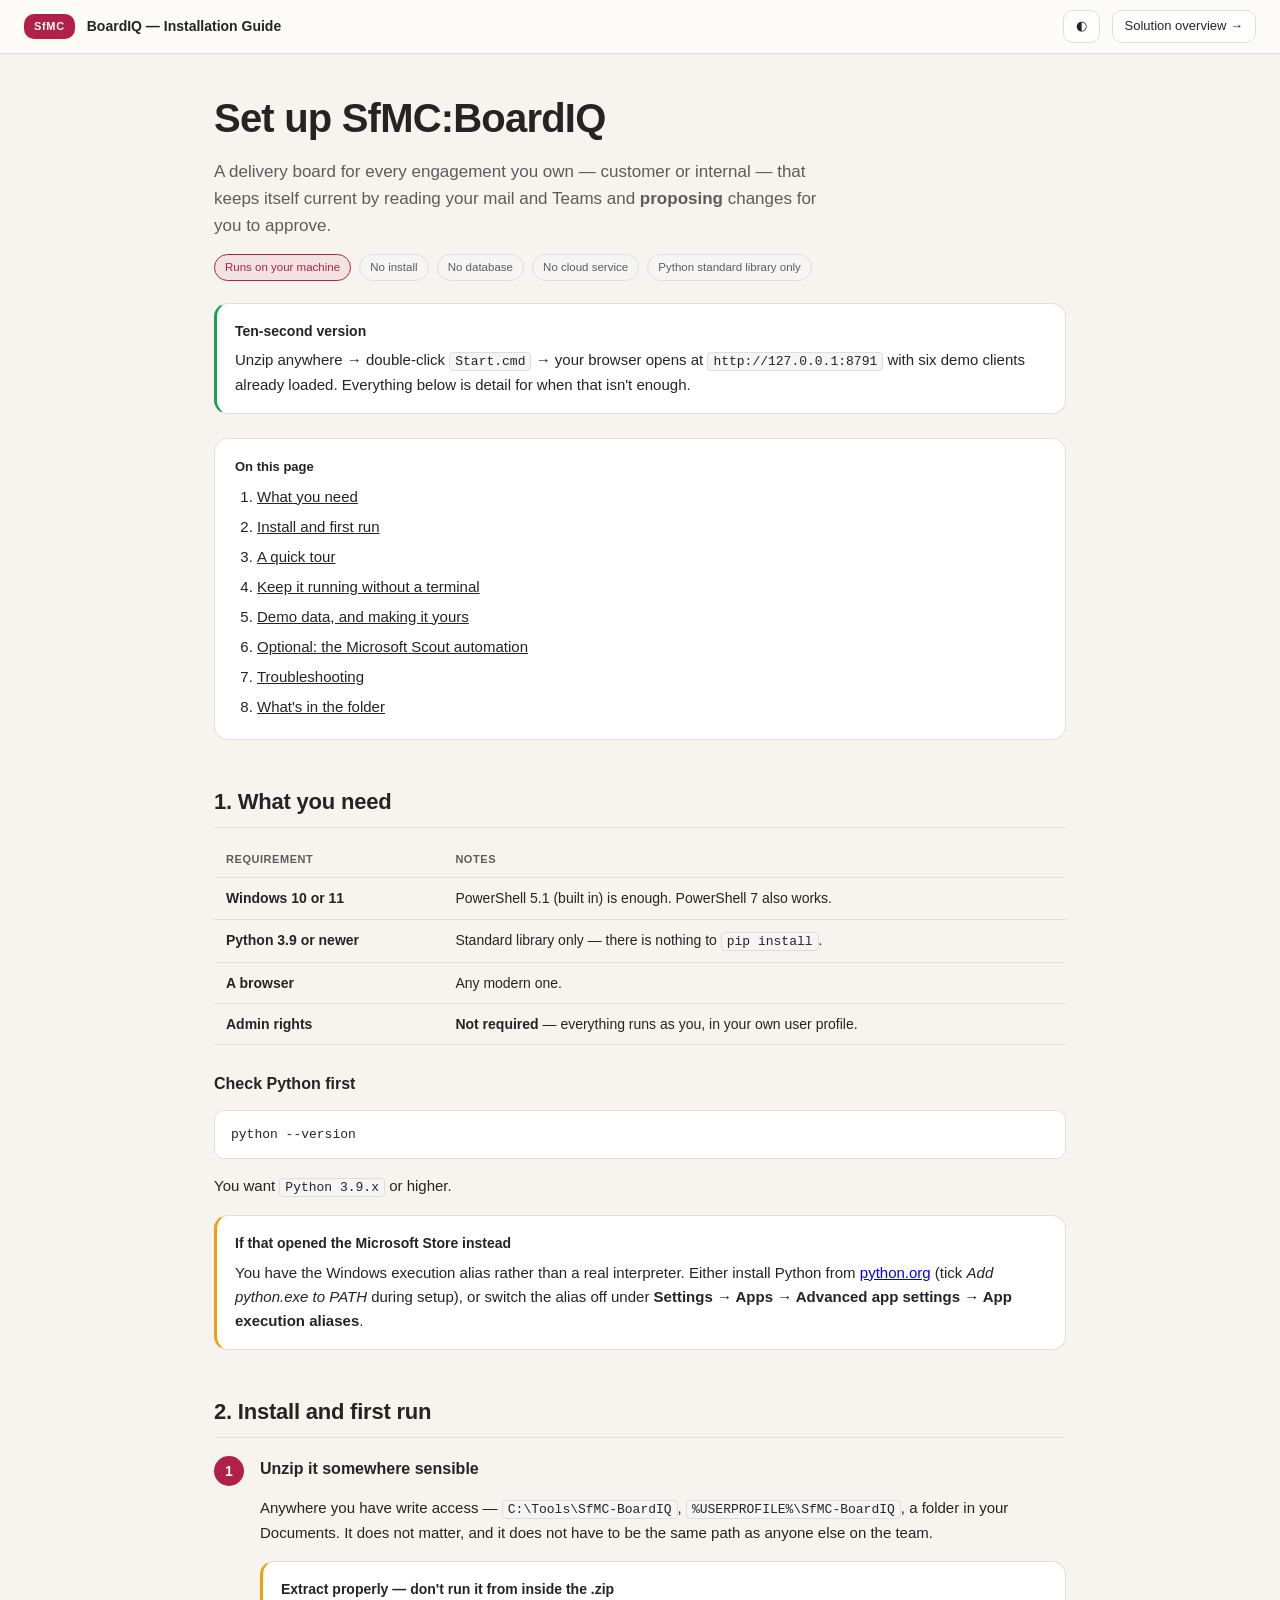
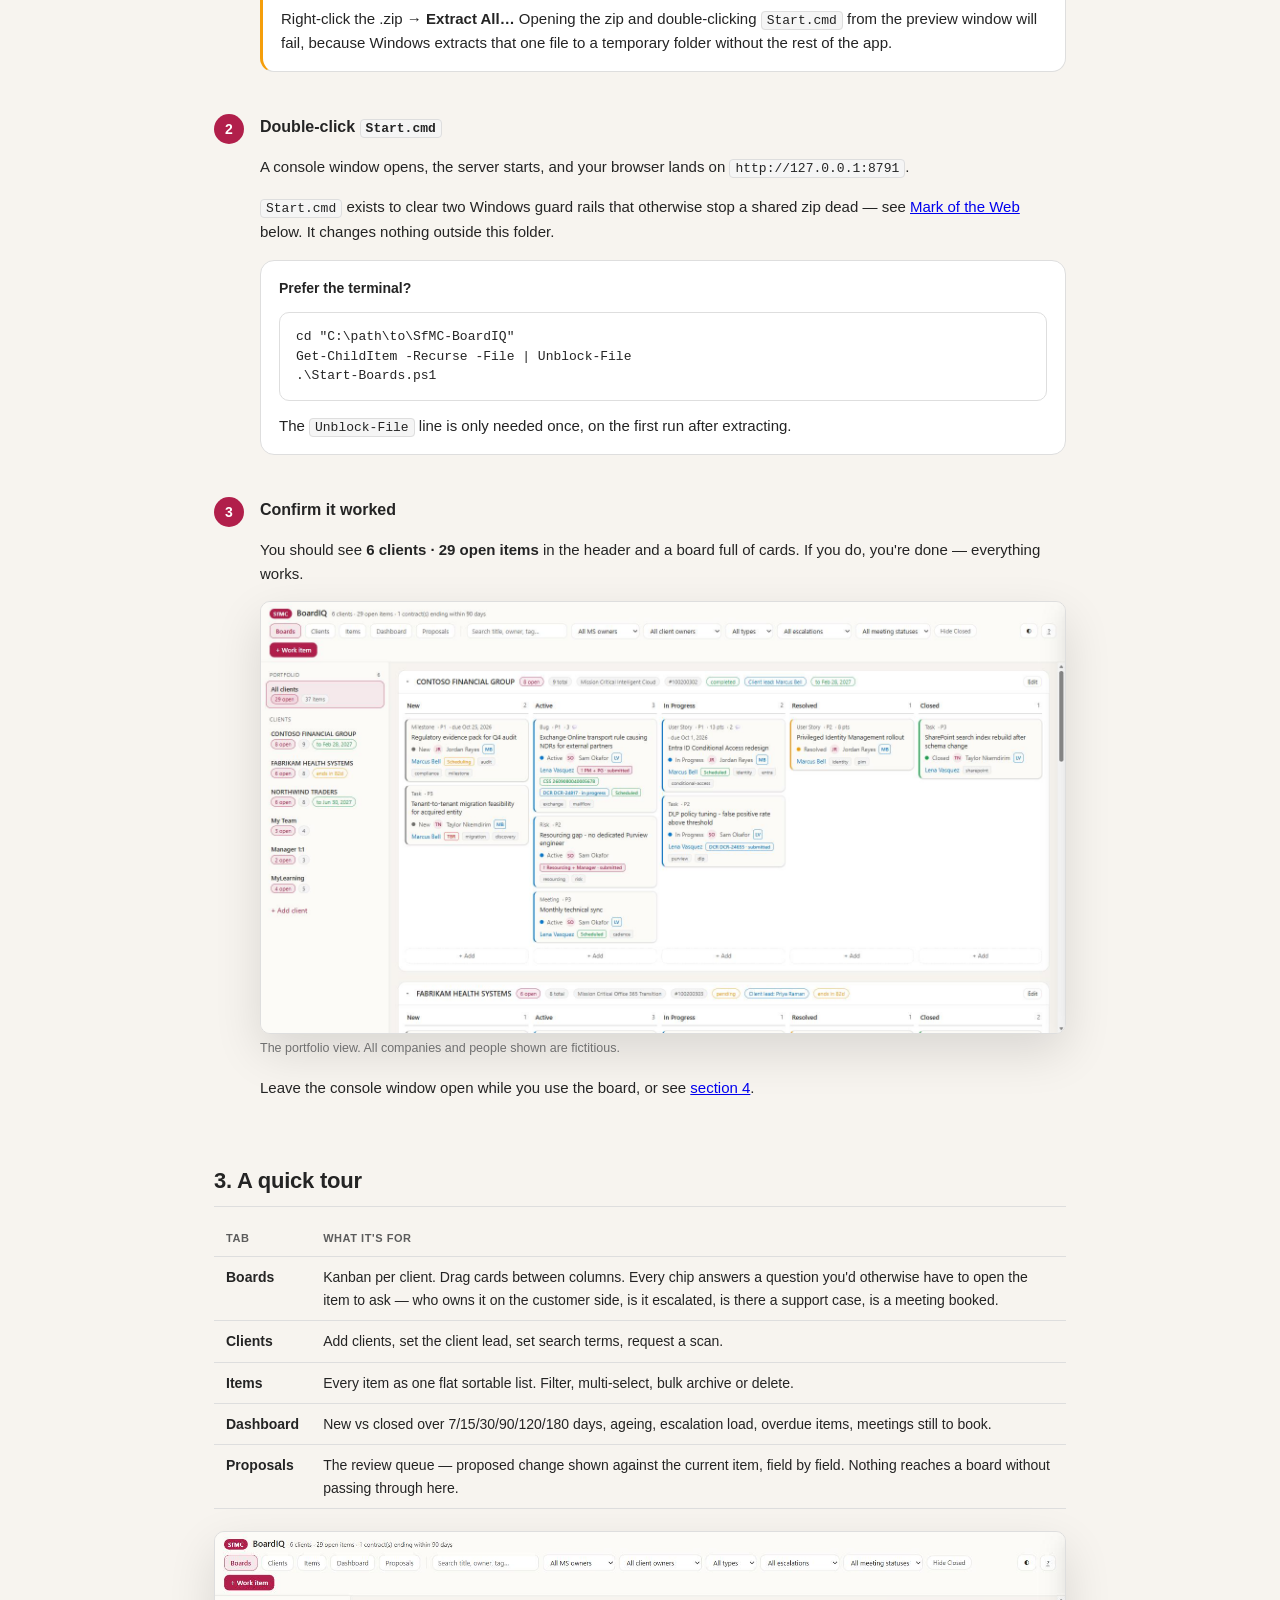
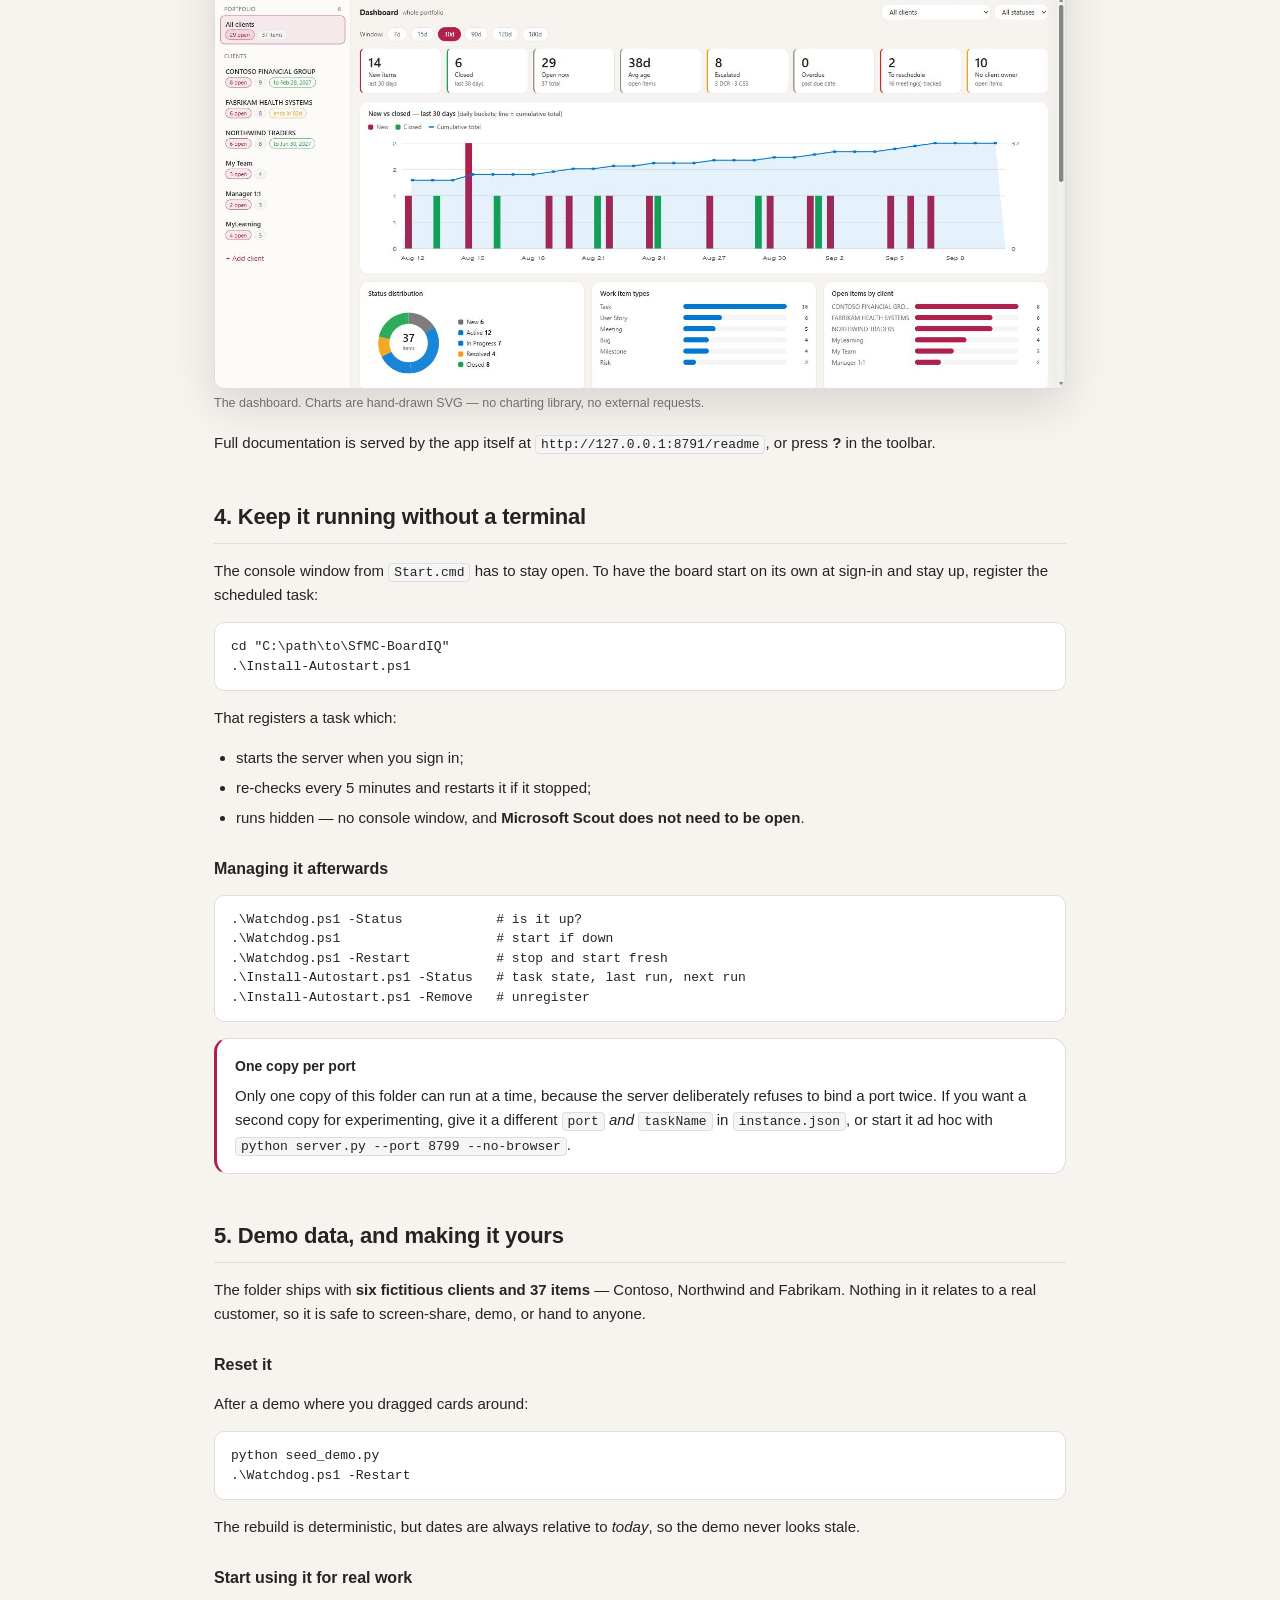
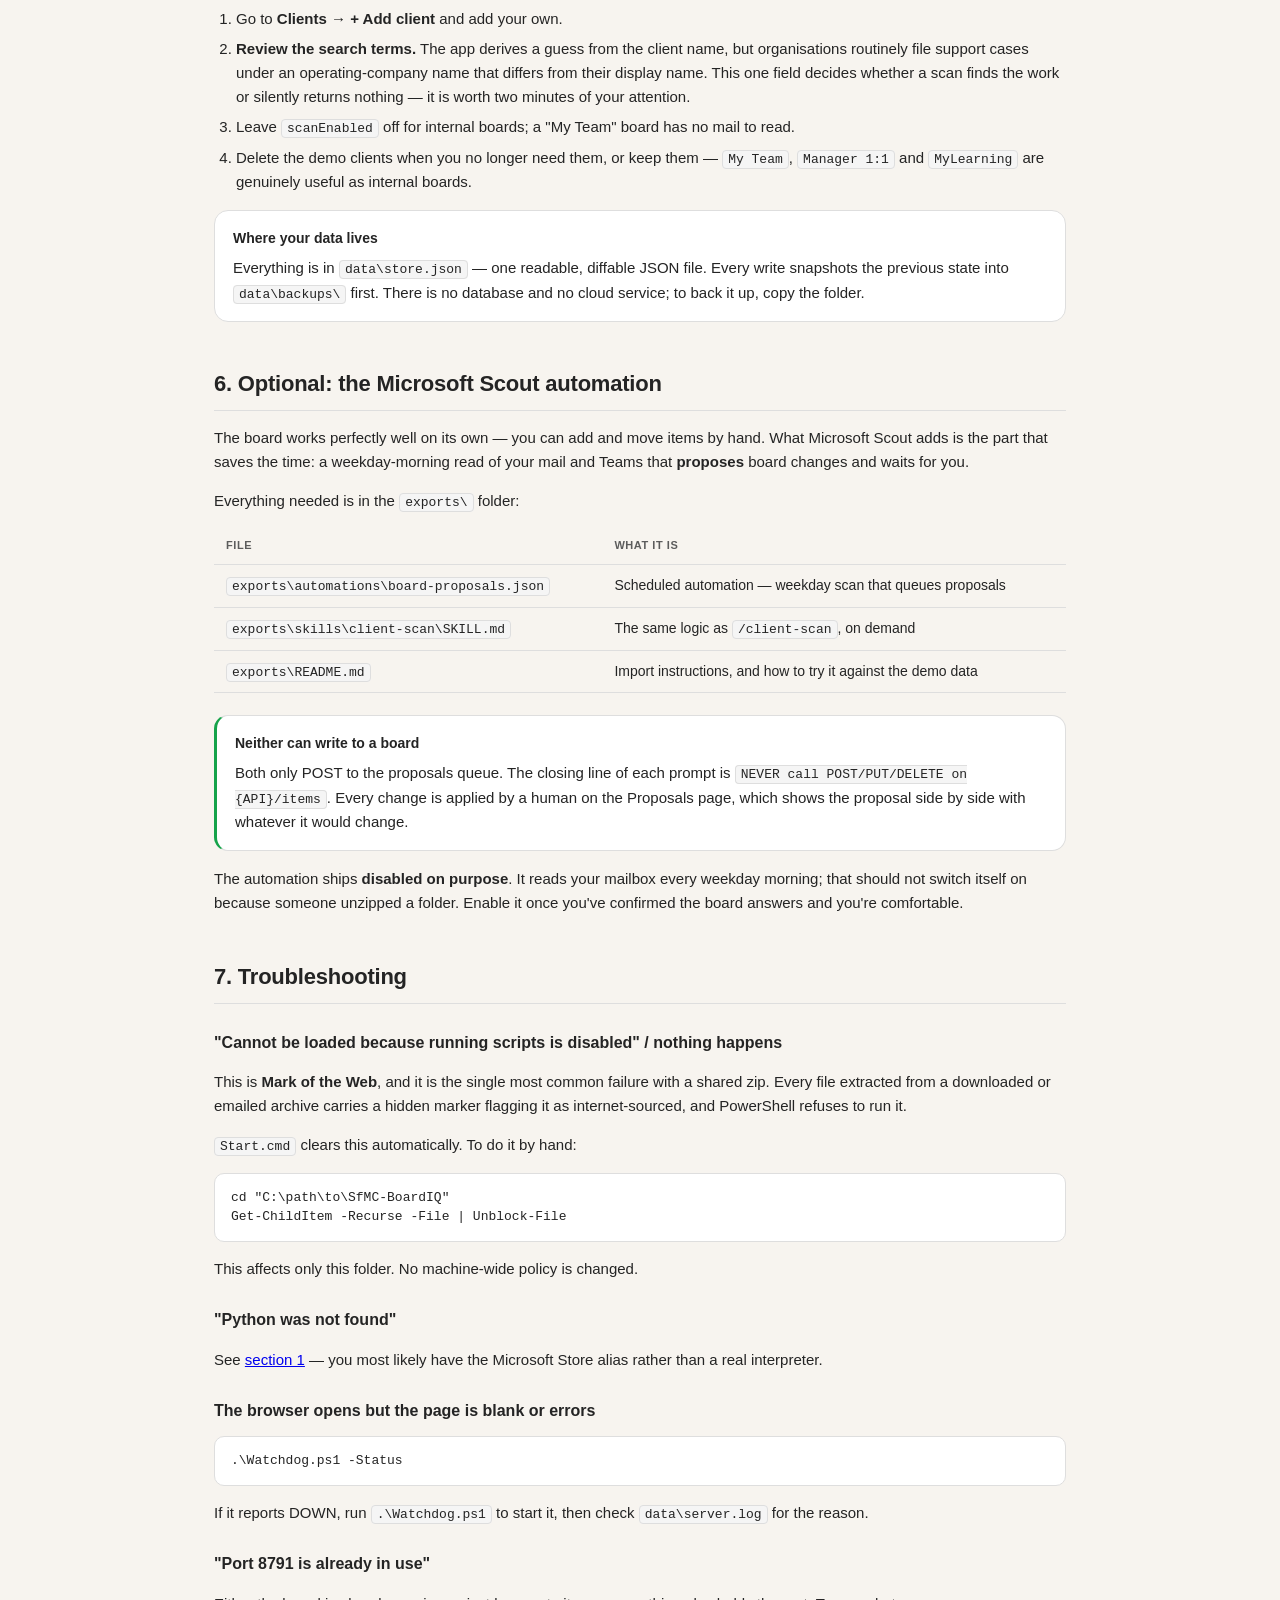
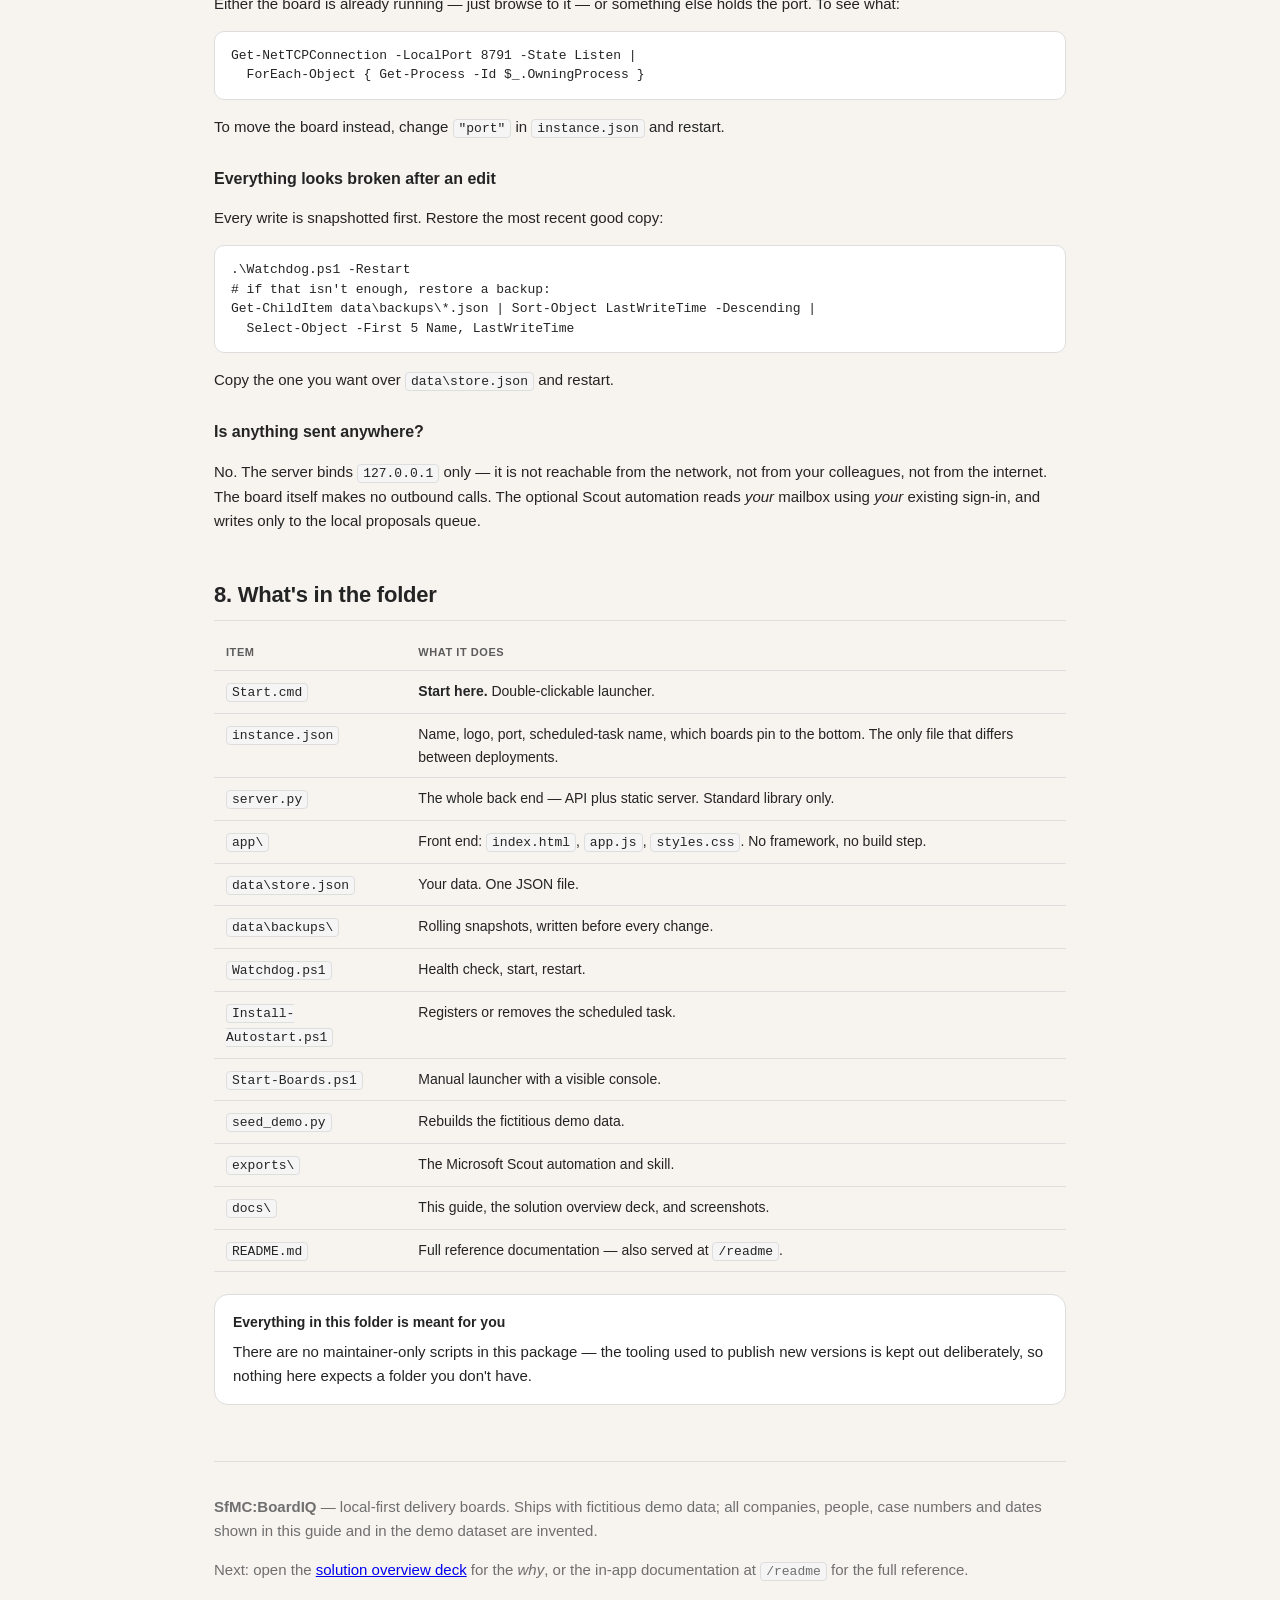
==== docs/INSTALL.html @ 8c5bcfe2 "Add shareable package: Start.cmd launcher, HTML install guide, Package.ps1 Makes the board distribut" ====
<!DOCTYPE html>
<html lang="en">
<head>
<meta charset="UTF-8">
<meta name="viewport" content="width=device-width, initial-scale=1">
<title>SfMC:BoardIQ — Installation Guide</title>
<script>
  (() => {
    const p = new URLSearchParams(location.search).get("scoutTheme");
    const t = p || localStorage.getItem("boardiqDocsTheme") ||
      (window.matchMedia("(prefers-color-scheme: dark)").matches ? "dark" : "light");
    document.documentElement.setAttribute("data-theme", t);
  })();
</script>
<style>
:root {
  color-scheme: light;
  --bg: #f7f4ef; --elevated: #fcfbf8; --surface: #ffffff; --soft: #f5f5f5;
  --border: #dedede; --border-strong: #919191;
  --text: #242424; --muted: #5c5c5c; --soft-text: #6f6f6f;
  --accent: #b11f4b; --accent-soft: rgba(177,31,75,.08); --accent-fg: #fff;
  --ok: #16a34a; --danger: #dc2626; --warn: #f59e0b;
  --shadow: 0 18px 48px rgba(0,0,0,.12);
}
html[data-theme="dark"] {
  color-scheme: dark;
  --bg: #3d3b3a; --elevated: #343231; --surface: #292929; --soft: #2e2e2e;
  --border: #474747; --border-strong: #5f5f5f;
  --text: #dedede; --muted: #919191; --soft-text: #b0b0b0;
  --accent: #fd8ea1; --accent-soft: rgba(253,142,161,.14); --accent-fg: #1a1a1a;
  --ok: #4ade80; --danger: #f87171; --warn: #fbbf24;
  --shadow: 0 18px 48px rgba(0,0,0,.32);
}
* { box-sizing: border-box; }
html, body { margin: 0; }
body {
  background: var(--bg); color: var(--text);
  font-family: "Segoe UI", Aptos, Calibri, -apple-system, sans-serif;
  line-height: 1.6;
}
.bar {
  position: sticky; top: 0; z-index: 10;
  background: var(--elevated); border-bottom: 1px solid var(--border);
  padding: 10px 24px; display: flex; gap: 12px; align-items: center;
  backdrop-filter: blur(8px);
}
.logo {
  background: var(--accent); color: var(--accent-fg); font-size: 11px;
  font-weight: 700; letter-spacing: .06em; padding: 4px 10px; border-radius: .625rem;
}
.bar strong { font-size: 14px; }
.bar .spacer { flex: 1; }
.btn {
  border: 1px solid var(--border); background: var(--surface); color: var(--text);
  border-radius: .625rem; padding: 5px 12px; font: inherit; font-size: 13px;
  cursor: pointer; text-decoration: none;
}
.btn:hover { border-color: var(--border-strong); }
.wrap { max-width: 900px; margin: 0 auto; padding: 32px 24px 96px; }
h1 { font-size: clamp(28px, 4vw, 40px); margin: 0 0 8px; letter-spacing: -.02em; font-weight: 600; }
.lede { font-size: 17px; color: var(--muted); max-width: 64ch; margin: 0 0 8px; }
h2 {
  font-size: 22px; margin: 44px 0 12px; padding-bottom: 8px;
  border-bottom: 1px solid var(--border); font-weight: 600; letter-spacing: -.01em;
}
h3 { font-size: 16px; margin: 26px 0 8px; font-weight: 600; }
p, li { font-size: 15px; }
ul, ol { padding-left: 22px; }
li { margin-bottom: 6px; }
code {
  font-family: Consolas, "Courier New", monospace; font-size: 13px;
  background: var(--soft); border: 1px solid var(--border);
  border-radius: 4px; padding: 1px 5px;
}
pre {
  background: var(--surface); border: 1px solid var(--border);
  border-radius: .625rem; padding: 14px 16px; overflow-x: auto;
  line-height: 1.5; font-size: 13px;
}
pre code { background: none; border: none; padding: 0; }
table { width: 100%; border-collapse: collapse; margin: 14px 0 22px; }
th, td { text-align: left; padding: 9px 12px; border-bottom: 1px solid var(--border); font-size: 14px; vertical-align: top; }
th { font-size: 11px; text-transform: uppercase; letter-spacing: .05em; color: var(--muted); font-weight: 600; }
.card {
  background: var(--surface); border: 1px solid var(--border);
  border-radius: 14px; padding: 16px 18px; margin: 16px 0;
}
.card.accent { border-left: 3px solid var(--accent); }
.card.warn   { border-left: 3px solid var(--warn); }
.card.ok     { border-left: 3px solid var(--ok); }
.card.bad    { border-left: 3px solid var(--danger); }
.card h4 { margin: 0 0 6px; font-size: 14px; font-weight: 600; }
.card p:last-child, .card ul:last-child { margin-bottom: 0; }
.card p:first-of-type { margin-top: 0; }
.pill {
  display: inline-block; font-size: 11.5px; padding: 3px 10px; border-radius: 999px;
  background: var(--soft); color: var(--muted); border: 1px solid var(--border);
  margin: 0 4px 6px 0;
}
.pill.accent { background: var(--accent-soft); color: var(--accent); border-color: var(--accent); }
.steps { counter-reset: s; list-style: none; padding: 0; margin: 18px 0; }
.steps > li {
  counter-increment: s; position: relative; padding: 0 0 4px 46px; margin-bottom: 22px;
}
.steps > li::before {
  content: counter(s); position: absolute; left: 0; top: 0;
  width: 30px; height: 30px; border-radius: 50%;
  background: var(--accent); color: var(--accent-fg);
  display: grid; place-items: center; font-size: 14px; font-weight: 700;
}
.steps h3 { margin-top: 2px; }
img.shot {
  max-width: 100%; border: 1px solid var(--border);
  border-radius: 10px; box-shadow: var(--shadow); margin: 10px 0 4px; display: block;
}
.cap { font-size: 12.5px; color: var(--soft-text); margin: 0 0 18px; }
.toc { background: var(--surface); border: 1px solid var(--border); border-radius: 14px; padding: 14px 20px; margin: 24px 0 8px; }
.toc ol { margin: 6px 0 0; }
.toc a { color: var(--text); }
kbd {
  font-family: inherit; font-size: 12px; border: 1px solid var(--border-strong);
  border-bottom-width: 2px; border-radius: 5px; padding: 1px 6px; background: var(--soft);
}
.foot { margin-top: 56px; padding-top: 18px; border-top: 1px solid var(--border); font-size: 13px; color: var(--soft-text); }
</style>
</head>
<body>

<div class="bar">
  <span class="logo">SfMC</span>
  <strong>BoardIQ — Installation Guide</strong>
  <span class="spacer"></span>
  <button class="btn" id="theme" title="Toggle theme">◐</button>
  <a class="btn" href="SfMC-BoardIQ-overview.html">Solution overview →</a>
</div>

<div class="wrap">

<h1>Set up SfMC:BoardIQ</h1>
<p class="lede">
  A delivery board for every engagement you own — customer or internal — that keeps
  itself current by reading your mail and Teams and <strong>proposing</strong> changes
  for you to approve.
</p>
<p>
  <span class="pill accent">Runs on your machine</span>
  <span class="pill">No install</span>
  <span class="pill">No database</span>
  <span class="pill">No cloud service</span>
  <span class="pill">Python standard library only</span>
</p>

<div class="card ok">
  <h4>Ten-second version</h4>
  <p>
    Unzip anywhere → double-click <code>Start.cmd</code> → your browser opens at
    <code>http://127.0.0.1:8791</code> with six demo clients already loaded.
    Everything below is detail for when that isn't enough.
  </p>
</div>

<div class="toc">
  <strong style="font-size:13px">On this page</strong>
  <ol>
    <li><a href="#req">What you need</a></li>
    <li><a href="#install">Install and first run</a></li>
    <li><a href="#tour">A quick tour</a></li>
    <li><a href="#keep">Keep it running without a terminal</a></li>
    <li><a href="#data">Demo data, and making it yours</a></li>
    <li><a href="#scout">Optional: the Microsoft Scout automation</a></li>
    <li><a href="#trouble">Troubleshooting</a></li>
    <li><a href="#files">What's in the folder</a></li>
  </ol>
</div>

<h2 id="req">1. What you need</h2>

<table>
  <tr><th>Requirement</th><th>Notes</th></tr>
  <tr><td><strong>Windows 10 or 11</strong></td><td>PowerShell 5.1 (built in) is enough. PowerShell 7 also works.</td></tr>
  <tr><td><strong>Python 3.9 or newer</strong></td><td>Standard library only — there is nothing to <code>pip install</code>.</td></tr>
  <tr><td><strong>A browser</strong></td><td>Any modern one.</td></tr>
  <tr><td><strong>Admin rights</strong></td><td><strong>Not required</strong> — everything runs as you, in your own user profile.</td></tr>
</table>

<h3>Check Python first</h3>
<pre><code>python --version</code></pre>
<p>You want <code>Python 3.9.x</code> or higher.</p>

<div class="card warn">
  <h4>If that opened the Microsoft Store instead</h4>
  <p>
    You have the Windows execution alias rather than a real interpreter. Either install
    Python from <a href="https://www.python.org/downloads/">python.org</a> (tick
    <em>Add python.exe to PATH</em> during setup), or switch the alias off under
    <strong>Settings → Apps → Advanced app settings → App execution aliases</strong>.
  </p>
</div>

<h2 id="install">2. Install and first run</h2>

<ol class="steps">

<li>
<h3>Unzip it somewhere sensible</h3>
<p>
  Anywhere you have write access — <code>C:\Tools\SfMC-BoardIQ</code>,
  <code>%USERPROFILE%\SfMC-BoardIQ</code>, a folder in your Documents. It does not
  matter, and it does not have to be the same path as anyone else on the team.
</p>
<div class="card warn">
  <h4>Extract properly — don't run it from inside the .zip</h4>
  <p>
    Right-click the .zip → <strong>Extract All…</strong> Opening the zip and
    double-clicking <code>Start.cmd</code> from the preview window will fail, because
    Windows extracts that one file to a temporary folder without the rest of the app.
  </p>
</div>
</li>

<li>
<h3>Double-click <code>Start.cmd</code></h3>
<p>
  A console window opens, the server starts, and your browser lands on
  <code>http://127.0.0.1:8791</code>.
</p>
<p>
  <code>Start.cmd</code> exists to clear two Windows guard rails that otherwise stop a
  shared zip dead — see <a href="#motw">Mark of the Web</a> below. It changes nothing
  outside this folder.
</p>
<div class="card">
  <h4>Prefer the terminal?</h4>
  <pre><code>cd "C:\path\to\SfMC-BoardIQ"
Get-ChildItem -Recurse -File | Unblock-File
.\Start-Boards.ps1</code></pre>
  <p style="margin-bottom:0">
    The <code>Unblock-File</code> line is only needed once, on the first run after
    extracting.
  </p>
</div>
</li>

<li>
<h3>Confirm it worked</h3>
<p>
  You should see <strong>6 clients · 29 open items</strong> in the header and a board
  full of cards. If you do, you're done — everything works.
</p>
<img class="shot" src="screenshots/01-portfolio.jpg" alt="The portfolio view with six demo clients">
<p class="cap">The portfolio view. All companies and people shown are fictitious.</p>
<p>Leave the console window open while you use the board, or see <a href="#keep">section 4</a>.</p>
</li>

</ol>

<h2 id="tour">3. A quick tour</h2>

<table>
  <tr><th>Tab</th><th>What it's for</th></tr>
  <tr><td><strong>Boards</strong></td><td>Kanban per client. Drag cards between columns. Every chip answers a question you'd otherwise have to open the item to ask — who owns it on the customer side, is it escalated, is there a support case, is a meeting booked.</td></tr>
  <tr><td><strong>Clients</strong></td><td>Add clients, set the client lead, set search terms, request a scan.</td></tr>
  <tr><td><strong>Items</strong></td><td>Every item as one flat sortable list. Filter, multi-select, bulk archive or delete.</td></tr>
  <tr><td><strong>Dashboard</strong></td><td>New vs closed over 7/15/30/90/120/180 days, ageing, escalation load, overdue items, meetings still to book.</td></tr>
  <tr><td><strong>Proposals</strong></td><td>The review queue — proposed change shown against the current item, field by field. Nothing reaches a board without passing through here.</td></tr>
</table>

<img class="shot" src="screenshots/04-dashboard.jpg" alt="The dashboard view">
<p class="cap">The dashboard. Charts are hand-drawn SVG — no charting library, no external requests.</p>

<p>
  Full documentation is served by the app itself at
  <code>http://127.0.0.1:8791/readme</code>, or press <strong>?</strong> in the toolbar.
</p>

<h2 id="keep">4. Keep it running without a terminal</h2>

<p>
  The console window from <code>Start.cmd</code> has to stay open. To have the board
  start on its own at sign-in and stay up, register the scheduled task:
</p>

<pre><code>cd "C:\path\to\SfMC-BoardIQ"
.\Install-Autostart.ps1</code></pre>

<p>That registers a task which:</p>
<ul>
  <li>starts the server when you sign in;</li>
  <li>re-checks every 5 minutes and restarts it if it stopped;</li>
  <li>runs hidden — no console window, and <strong>Microsoft Scout does not need to be open</strong>.</li>
</ul>

<h3>Managing it afterwards</h3>
<pre><code>.\Watchdog.ps1 -Status            # is it up?
.\Watchdog.ps1                    # start if down
.\Watchdog.ps1 -Restart           # stop and start fresh
.\Install-Autostart.ps1 -Status   # task state, last run, next run
.\Install-Autostart.ps1 -Remove   # unregister
</code></pre>

<div class="card accent">
  <h4>One copy per port</h4>
  <p>
    Only one copy of this folder can run at a time, because the server deliberately
    refuses to bind a port twice. If you want a second copy for experimenting, give it
    a different <code>port</code> <em>and</em> <code>taskName</code> in
    <code>instance.json</code>, or start it ad hoc with
    <code>python server.py --port 8799 --no-browser</code>.
  </p>
</div>

<h2 id="data">5. Demo data, and making it yours</h2>

<p>
  The folder ships with <strong>six fictitious clients and 37 items</strong> — Contoso,
  Northwind and Fabrikam. Nothing in it relates to a real customer, so it is safe to
  screen-share, demo, or hand to anyone.
</p>

<h3>Reset it</h3>
<p>After a demo where you dragged cards around:</p>
<pre><code>python seed_demo.py
.\Watchdog.ps1 -Restart</code></pre>
<p>
  The rebuild is deterministic, but dates are always relative to <em>today</em>, so the
  demo never looks stale.
</p>

<h3>Start using it for real work</h3>
<ol>
  <li>Go to <strong>Clients → + Add client</strong> and add your own.</li>
  <li>
    <strong>Review the search terms.</strong> The app derives a guess from the client
    name, but organisations routinely file support cases under an operating-company name
    that differs from their display name. This one field decides whether a scan finds
    the work or silently returns nothing — it is worth two minutes of your attention.
  </li>
  <li>Leave <code>scanEnabled</code> off for internal boards; a "My Team" board has no mail to read.</li>
  <li>
    Delete the demo clients when you no longer need them, or keep them —
    <code>My Team</code>, <code>Manager 1:1</code> and <code>MyLearning</code> are
    genuinely useful as internal boards.
  </li>
</ol>

<div class="card">
  <h4>Where your data lives</h4>
  <p>
    Everything is in <code>data\store.json</code> — one readable, diffable JSON file.
    Every write snapshots the previous state into <code>data\backups\</code> first.
    There is no database and no cloud service; to back it up, copy the folder.
  </p>
</div>

<h2 id="scout">6. Optional: the Microsoft Scout automation</h2>

<p>
  The board works perfectly well on its own — you can add and move items by hand. What
  Microsoft Scout adds is the part that saves the time: a weekday-morning read of your
  mail and Teams that <strong>proposes</strong> board changes and waits for you.
</p>

<p>Everything needed is in the <code>exports\</code> folder:</p>

<table>
  <tr><th>File</th><th>What it is</th></tr>
  <tr><td><code>exports\automations\board-proposals.json</code></td><td>Scheduled automation — weekday scan that queues proposals</td></tr>
  <tr><td><code>exports\skills\client-scan\SKILL.md</code></td><td>The same logic as <code>/client-scan</code>, on demand</td></tr>
  <tr><td><code>exports\README.md</code></td><td>Import instructions, and how to try it against the demo data</td></tr>
</table>

<div class="card ok">
  <h4>Neither can write to a board</h4>
  <p>
    Both only POST to the proposals queue. The closing line of each prompt is
    <code>NEVER call POST/PUT/DELETE on {API}/items</code>. Every change is applied by a
    human on the Proposals page, which shows the proposal side by side with whatever it
    would change.
  </p>
</div>

<p>
  The automation ships <strong>disabled on purpose</strong>. It reads your mailbox every
  weekday morning; that should not switch itself on because someone unzipped a folder.
  Enable it once you've confirmed the board answers and you're comfortable.
</p>

<h2 id="trouble">7. Troubleshooting</h2>

<h3 id="motw">"Cannot be loaded because running scripts is disabled" / nothing happens</h3>
<p>
  This is <strong>Mark of the Web</strong>, and it is the single most common failure with
  a shared zip. Every file extracted from a downloaded or emailed archive carries a hidden
  marker flagging it as internet-sourced, and PowerShell refuses to run it.
</p>
<p><code>Start.cmd</code> clears this automatically. To do it by hand:</p>
<pre><code>cd "C:\path\to\SfMC-BoardIQ"
Get-ChildItem -Recurse -File | Unblock-File</code></pre>
<p>This affects only this folder. No machine-wide policy is changed.</p>

<h3>"Python was not found"</h3>
<p>See <a href="#req">section 1</a> — you most likely have the Microsoft Store alias rather than a real interpreter.</p>

<h3>The browser opens but the page is blank or errors</h3>
<pre><code>.\Watchdog.ps1 -Status</code></pre>
<p>
  If it reports DOWN, run <code>.\Watchdog.ps1</code> to start it, then check
  <code>data\server.log</code> for the reason.
</p>

<h3>"Port 8791 is already in use"</h3>
<p>Either the board is already running — just browse to it — or something else holds the port. To see what:</p>
<pre><code>Get-NetTCPConnection -LocalPort 8791 -State Listen |
  ForEach-Object { Get-Process -Id $_.OwningProcess }</code></pre>
<p>To move the board instead, change <code>"port"</code> in <code>instance.json</code> and restart.</p>

<h3>Everything looks broken after an edit</h3>
<p>
  Every write is snapshotted first. Restore the most recent good copy:
</p>
<pre><code>.\Watchdog.ps1 -Restart
# if that isn't enough, restore a backup:
Get-ChildItem data\backups\*.json | Sort-Object LastWriteTime -Descending |
  Select-Object -First 5 Name, LastWriteTime</code></pre>
<p>Copy the one you want over <code>data\store.json</code> and restart.</p>

<h3>Is anything sent anywhere?</h3>
<p>
  No. The server binds <code>127.0.0.1</code> only — it is not reachable from the
  network, not from your colleagues, not from the internet. The board itself makes no
  outbound calls. The optional Scout automation reads <em>your</em> mailbox using
  <em>your</em> existing sign-in, and writes only to the local proposals queue.
</p>

<h2 id="files">8. What's in the folder</h2>

<table>
  <tr><th>Item</th><th>What it does</th></tr>
  <tr><td><code>Start.cmd</code></td><td><strong>Start here.</strong> Double-clickable launcher.</td></tr>
  <tr><td><code>instance.json</code></td><td>Name, logo, port, scheduled-task name, which boards pin to the bottom. The only file that differs between deployments.</td></tr>
  <tr><td><code>server.py</code></td><td>The whole back end — API plus static server. Standard library only.</td></tr>
  <tr><td><code>app\</code></td><td>Front end: <code>index.html</code>, <code>app.js</code>, <code>styles.css</code>. No framework, no build step.</td></tr>
  <tr><td><code>data\store.json</code></td><td>Your data. One JSON file.</td></tr>
  <tr><td><code>data\backups\</code></td><td>Rolling snapshots, written before every change.</td></tr>
  <tr><td><code>Watchdog.ps1</code></td><td>Health check, start, restart.</td></tr>
  <tr><td><code>Install-Autostart.ps1</code></td><td>Registers or removes the scheduled task.</td></tr>
  <tr><td><code>Start-Boards.ps1</code></td><td>Manual launcher with a visible console.</td></tr>
  <tr><td><code>seed_demo.py</code></td><td>Rebuilds the fictitious demo data.</td></tr>
  <tr><td><code>exports\</code></td><td>The Microsoft Scout automation and skill.</td></tr>
  <tr><td><code>docs\</code></td><td>This guide, the solution overview deck, and screenshots.</td></tr>
  <tr><td><code>README.md</code></td><td>Full reference documentation — also served at <code>/readme</code>.</td></tr>
</table>

<div class="card">
  <h4>Everything in this folder is meant for you</h4>
  <p>
    There are no maintainer-only scripts in this package — the tooling used to publish
    new versions is kept out deliberately, so nothing here expects a folder you don't
    have.
  </p>
</div>

<div class="foot">
  <p>
    <strong>SfMC:BoardIQ</strong> — local-first delivery boards. Ships with fictitious
    demo data; all companies, people, case numbers and dates shown in this guide and in
    the demo dataset are invented.
  </p>
  <p>
    Next: open the <a href="SfMC-BoardIQ-overview.html">solution overview deck</a> for the
    <em>why</em>, or the in-app documentation at <code>/readme</code> for the full reference.
  </p>
</div>

</div>

<script>
document.getElementById('theme').addEventListener('click', () => {
  const cur = document.documentElement.getAttribute('data-theme');
  const next = cur === 'dark' ? 'light' : 'dark';
  document.documentElement.setAttribute('data-theme', next);
  try { localStorage.setItem('boardiqDocsTheme', next); } catch (e) {}
});
</script>
</body>
</html>
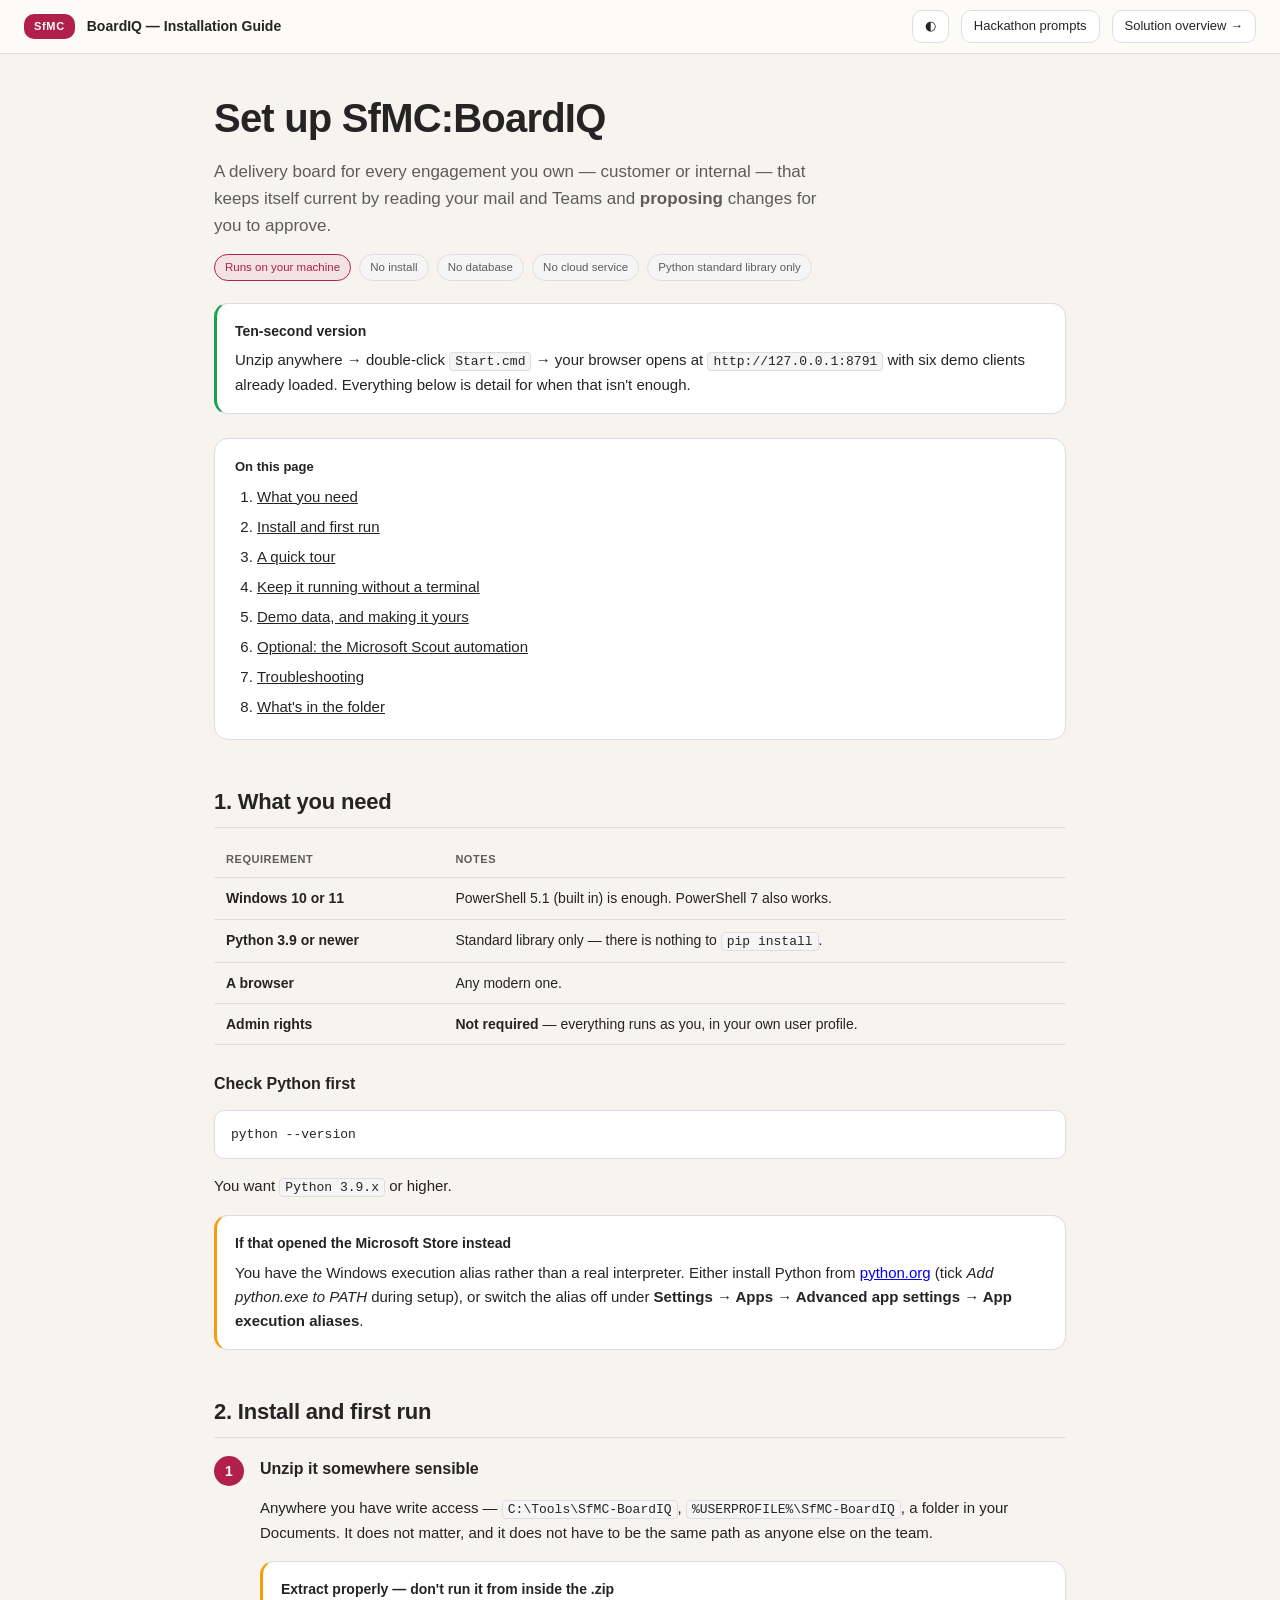
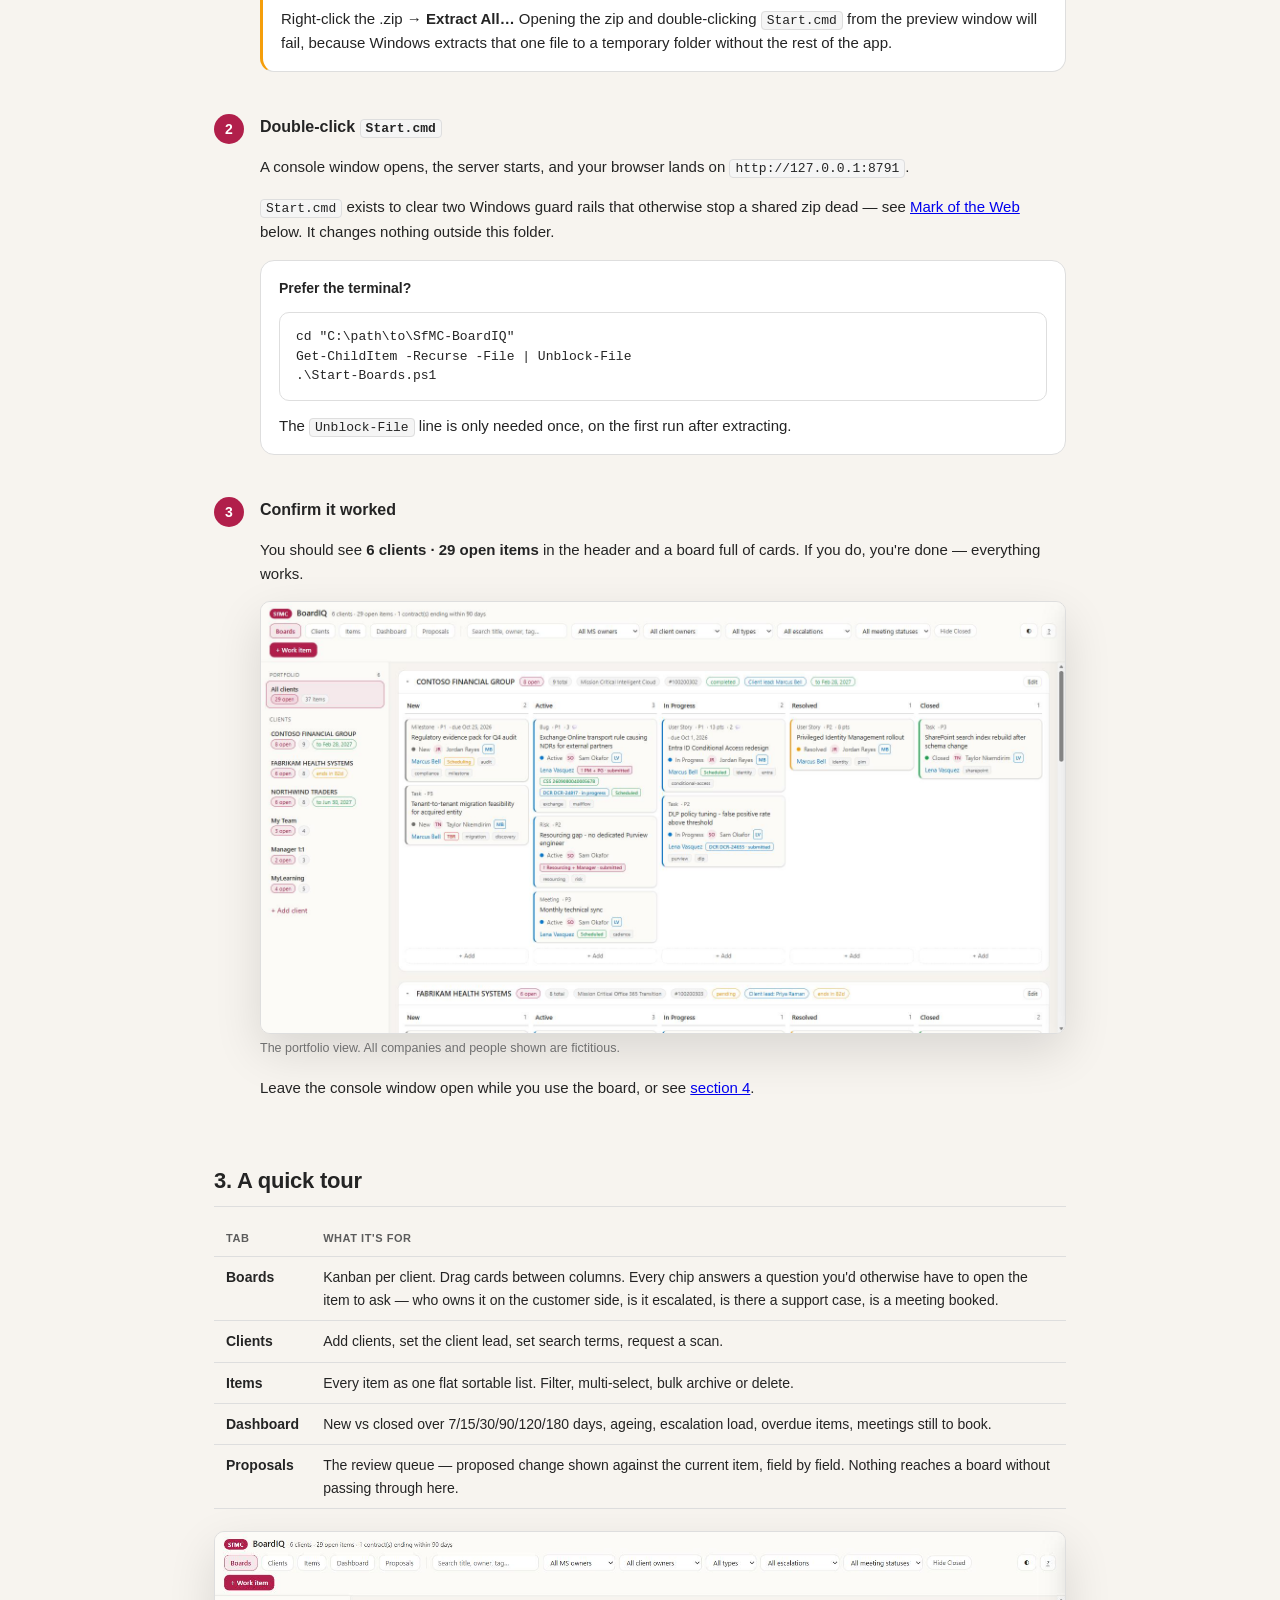
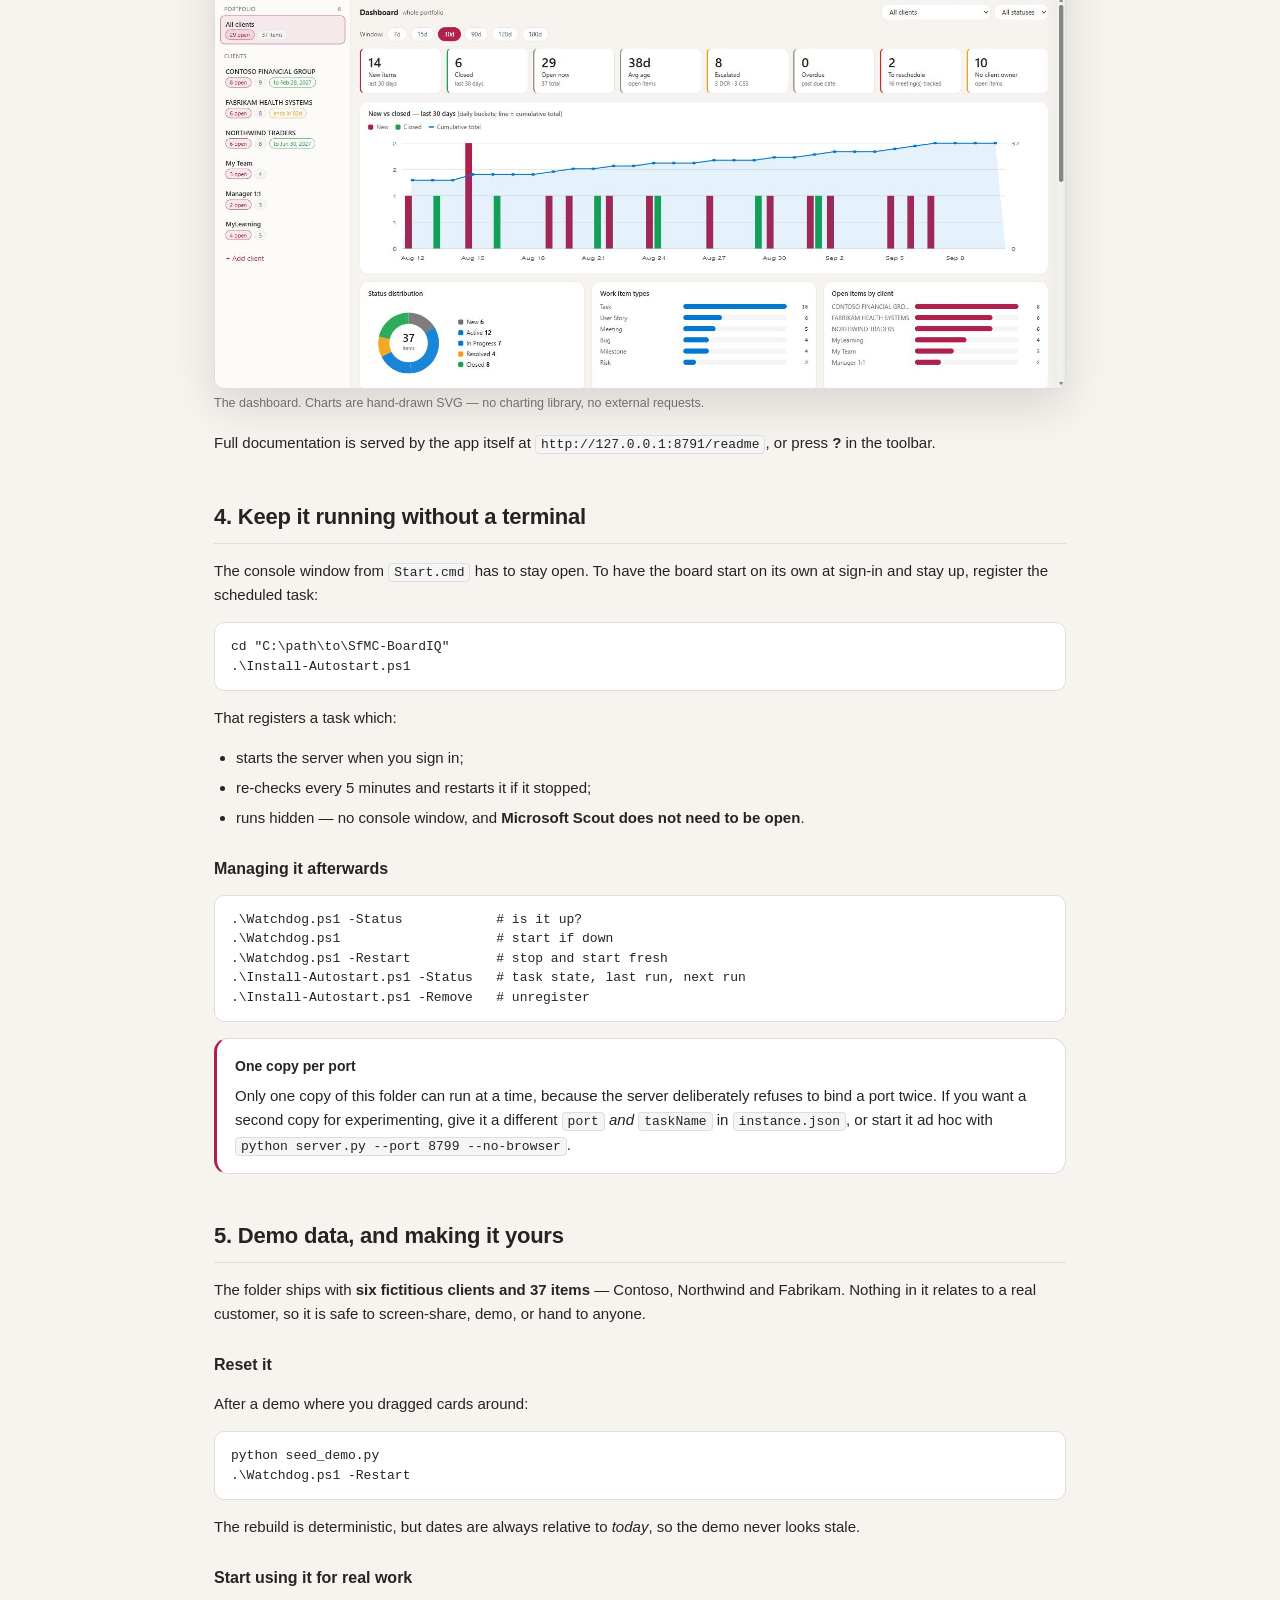
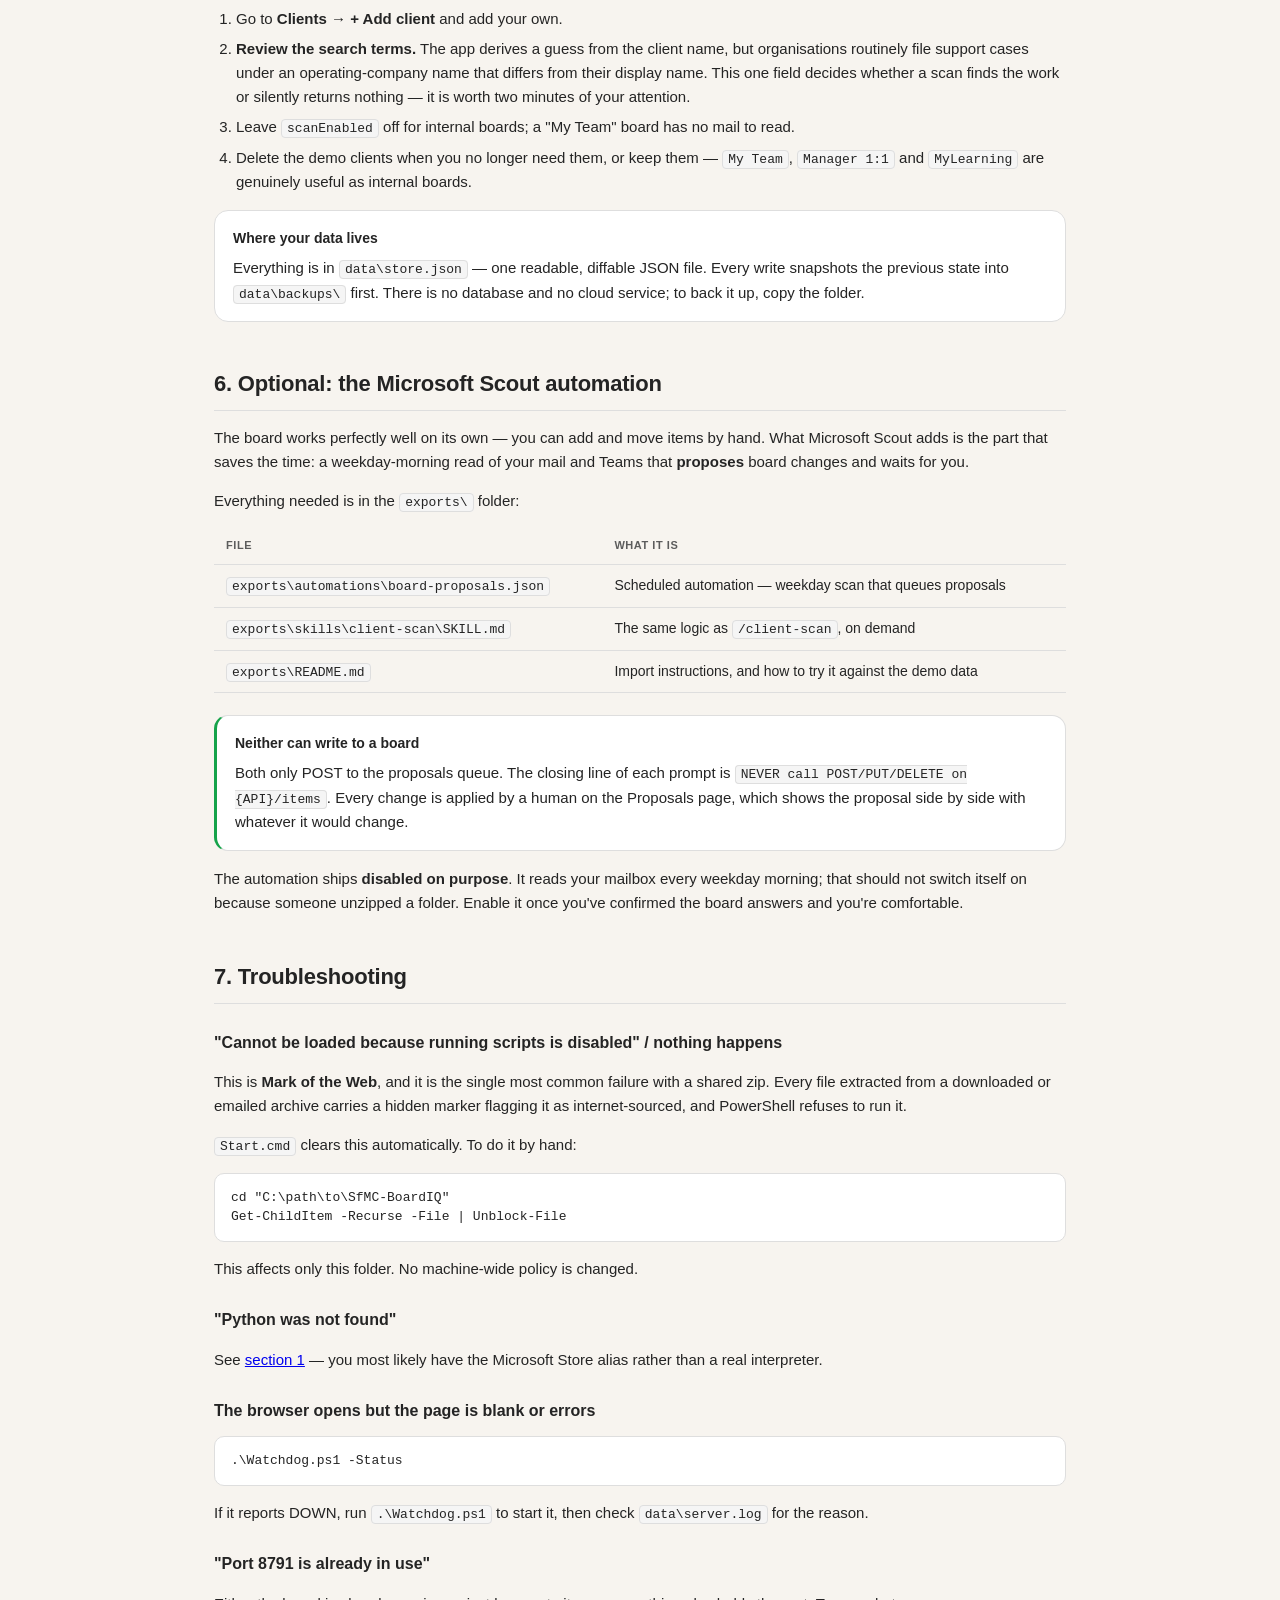
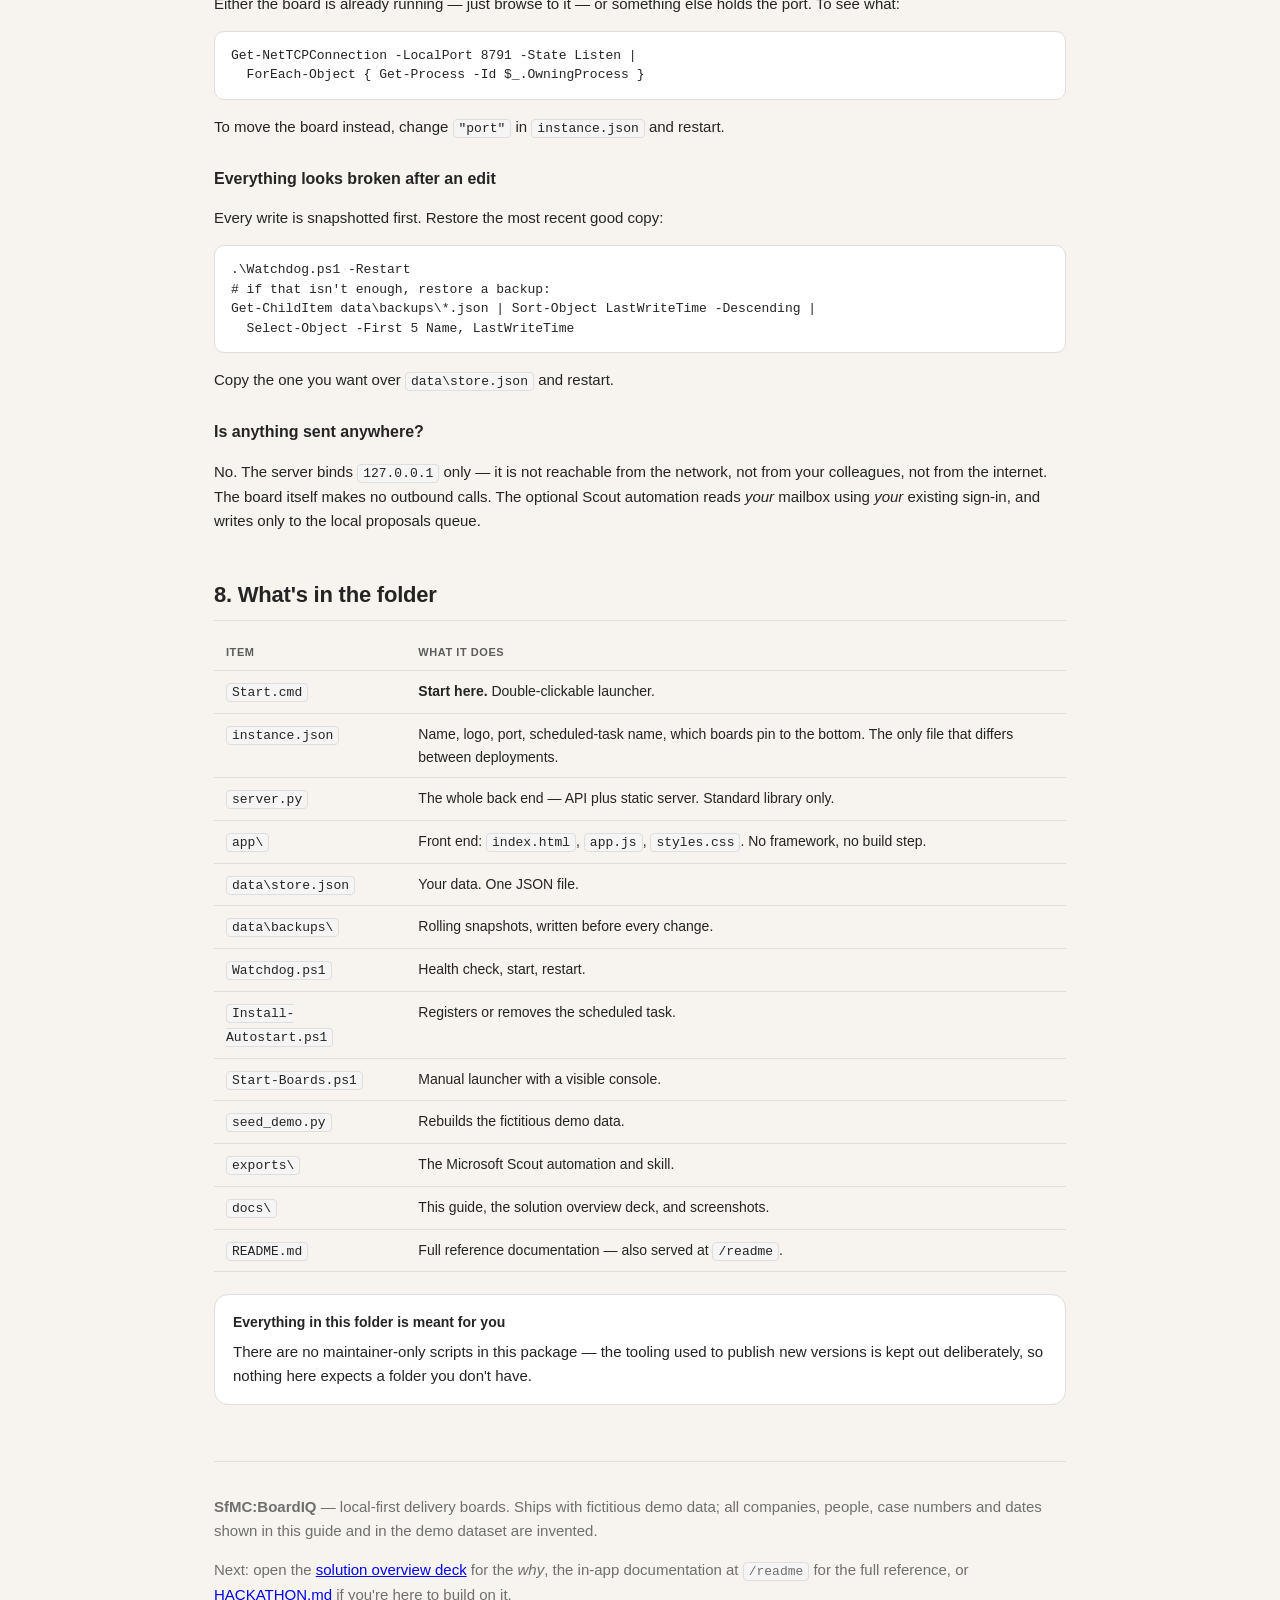
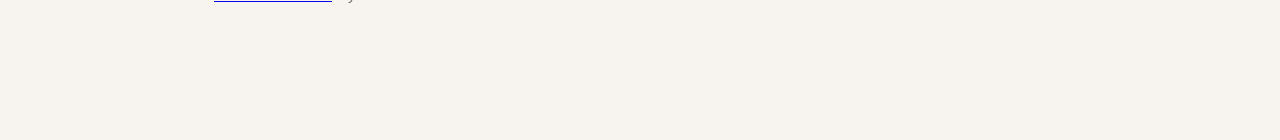
==== commit ecf8610d: "Add hackathon guide; age three demo items so stall detection has signal docs/HACKATHON.md - four run" ====
--- a/docs/INSTALL.html
+++ b/docs/INSTALL.html
@@ -131,6 +131,7 @@
   <strong>BoardIQ — Installation Guide</strong>
   <span class="spacer"></span>
   <button class="btn" id="theme" title="Toggle theme">◐</button>
+  <a class="btn" href="HACKATHON.md">Hackathon prompts</a>
   <a class="btn" href="SfMC-BoardIQ-overview.html">Solution overview →</a>
 </div>
 
@@ -468,7 +469,8 @@
   </p>
   <p>
     Next: open the <a href="SfMC-BoardIQ-overview.html">solution overview deck</a> for the
-    <em>why</em>, or the in-app documentation at <code>/readme</code> for the full reference.
+    <em>why</em>, the in-app documentation at <code>/readme</code> for the full reference,
+    or <a href="HACKATHON.md">HACKATHON.md</a> if you're here to build on it.
   </p>
 </div>
 
